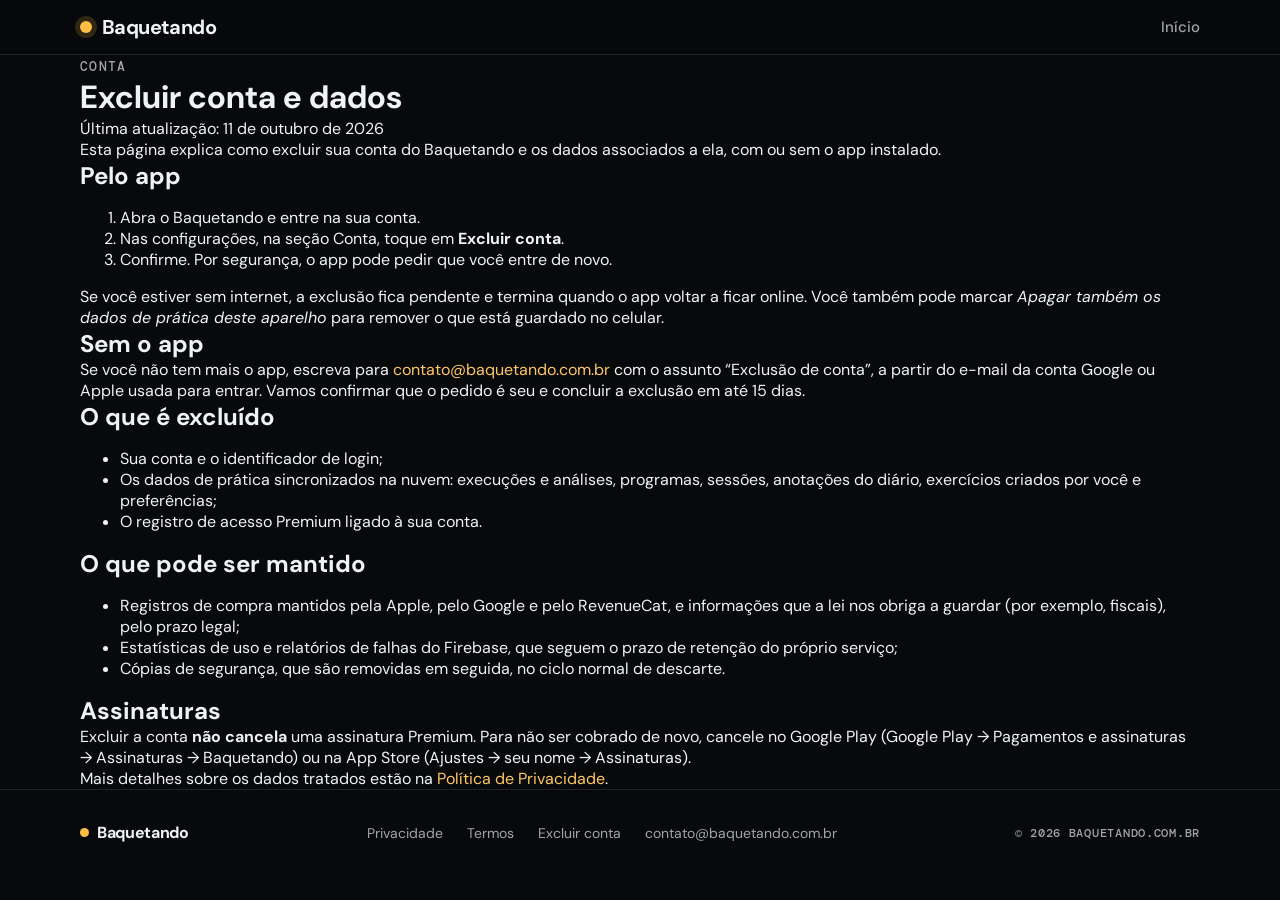
==== public/delete-account.html @ c2dcba08 "Add terms and delete-account pages; telemetry is on by default in the privacy policy" ====
<!DOCTYPE html>
<html lang="pt-BR">
<head>
<meta charset="utf-8">
<meta name="viewport" content="width=device-width, initial-scale=1">
<title>Excluir conta · Baquetando</title>
<meta name="description" content="Como excluir sua conta do Baquetando e os dados associados, com ou sem o app.">
<link rel="preconnect" href="https://fonts.googleapis.com">
<link rel="preconnect" href="https://fonts.gstatic.com" crossorigin>
<link href="https://fonts.googleapis.com/css2?family=DM+Sans:opsz,wght@9..40,400;9..40,500;9..40,600;9..40,700&family=DM+Mono:wght@400;500&display=swap" rel="stylesheet">
<link rel="stylesheet" href="/styles.css">
</head>
<body>
<div class="page">

<nav class="nav">
  <div class="container">
    <a href="/" class="brand"><span class="brand-dot"></span>Baquetando</a>
    <div class="nav-links">
      <a href="/">Início</a>
    </div>
  </div>
</nav>

<main class="container prose">
  <span class="eyebrow">CONTA</span>
  <h1>Excluir conta e dados</h1>
  <p class="updated">Última atualização: 11 de outubro de 2026</p>

  <p>Esta página explica como excluir sua conta do Baquetando e os dados associados a ela, com ou sem o app instalado.</p>

  <h2>Pelo app</h2>
  <ol>
    <li>Abra o Baquetando e entre na sua conta.</li>
    <li>Nas configurações, na seção Conta, toque em <strong>Excluir conta</strong>.</li>
    <li>Confirme. Por segurança, o app pode pedir que você entre de novo.</li>
  </ol>
  <p>Se você estiver sem internet, a exclusão fica pendente e termina quando o app voltar a ficar online. Você também pode marcar <em>Apagar também os dados de prática deste aparelho</em> para remover o que está guardado no celular.</p>

  <h2>Sem o app</h2>
  <p>Se você não tem mais o app, escreva para <a href="mailto:contato@baquetando.com.br?subject=Exclus%C3%A3o%20de%20conta">contato@baquetando.com.br</a> com o assunto “Exclusão de conta”, a partir do e-mail da conta Google ou Apple usada para entrar. Vamos confirmar que o pedido é seu e concluir a exclusão em até 15 dias.</p>

  <h2>O que é excluído</h2>
  <ul>
    <li>Sua conta e o identificador de login;</li>
    <li>Os dados de prática sincronizados na nuvem: execuções e análises, programas, sessões, anotações do diário, exercícios criados por você e preferências;</li>
    <li>O registro de acesso Premium ligado à sua conta.</li>
  </ul>

  <h2>O que pode ser mantido</h2>
  <ul>
    <li>Registros de compra mantidos pela Apple, pelo Google e pelo RevenueCat, e informações que a lei nos obriga a guardar (por exemplo, fiscais), pelo prazo legal;</li>
    <li>Estatísticas de uso e relatórios de falhas do Firebase, que seguem o prazo de retenção do próprio serviço;</li>
    <li>Cópias de segurança, que são removidas em seguida, no ciclo normal de descarte.</li>
  </ul>

  <h2>Assinaturas</h2>
  <p>Excluir a conta <strong>não cancela</strong> uma assinatura Premium. Para não ser cobrado de novo, cancele no Google Play (Google Play → Pagamentos e assinaturas → Assinaturas → Baquetando) ou na App Store (Ajustes → seu nome → Assinaturas).</p>

  <p>Mais detalhes sobre os dados tratados estão na <a href="/privacy">Política de Privacidade</a>.</p>
</main>

<footer class="footer">
  <div class="container">
    <span class="footer-brand">Baquetando</span>
    <div class="footer-links">
      <a href="/privacy">Privacidade</a>
      <a href="/terms">Termos</a>
      <a href="/delete-account">Excluir conta</a>
      <a href="mailto:contato@baquetando.com.br">contato@baquetando.com.br</a>
    </div>
    <span class="copyright">© 2026 BAQUETANDO.COM.BR</span>
  </div>
</footer>

</div>
</body>
</html>
---- styles.css ----
:root {
  --bg: oklch(0.14 0.004 270);
  --surface: oklch(0.17 0.004 270);
  --field: oklch(0.19 0.005 270);
  --chip: oklch(0.25 0.005 270);
  --line: oklch(0.26 0.005 270);
  --line-strong: oklch(0.34 0.005 270);
  --text: oklch(0.96 0.003 270);
  --muted: oklch(0.72 0.005 270);
  --amber: oklch(0.84 0.15 80);
  --amber-text: oklch(0.86 0.13 80);
  --amber-hover: oklch(0.92 0.1 80);
  --on-amber: oklch(0.16 0.004 270);
  --gutter: clamp(20px, 4vw, 40px);
}

html { scroll-behavior: smooth; }

body {
  margin: 0;
  background: var(--bg);
  color: var(--text);
  font-family: 'DM Sans', sans-serif;
  -webkit-font-smoothing: antialiased;
}

a { color: var(--amber-text); text-decoration: none; }
a:hover { color: var(--amber-hover); }

h1, h2, h3, p { margin: 0; }

.ms {
  font-family: 'Material Symbols Rounded';
  font-weight: 400;
  font-style: normal;
  line-height: 1;
  letter-spacing: normal;
  text-transform: none;
  display: inline-block;
  white-space: nowrap;
  font-feature-settings: 'liga';
  font-variation-settings: 'FILL' 0, 'wght' 400, 'opsz' 24;
}

.page { min-height: 100vh; display: flex; flex-direction: column; overflow-x: hidden; }

.container { max-width: 1200px; width: 100%; box-sizing: border-box; margin: 0 auto; padding-left: var(--gutter); padding-right: var(--gutter); }

.eyebrow { font: 500 13px 'DM Mono', monospace; letter-spacing: .1em; color: var(--muted); }

.h2 { font: 700 clamp(34px, 4.6vw, 56px)/1.05 'DM Sans'; letter-spacing: -.04em; text-wrap: balance; }

.lead { font: 400 18px/1.55 'DM Sans'; color: var(--muted); max-width: 30em; }

.glow {
  position: absolute;
  border-radius: 50%;
  background: radial-gradient(closest-side, oklch(0.84 0.15 80 / .14), transparent);
  pointer-events: none;
}

.phone {
  display: block;
  width: 100%;
  aspect-ratio: 1034 / 1500;
  object-fit: cover;
  object-position: top;
  border-radius: 14.4% 14.4% 0 0 / 9.9% 9.9% 0 0;
}

/* Nav */
.nav {
  position: sticky;
  top: 0;
  z-index: 10;
  background: oklch(0.14 0.004 270 / .82);
  backdrop-filter: blur(14px);
  -webkit-backdrop-filter: blur(14px);
  border-bottom: 1px solid var(--line);
}
.nav .container { padding-top: 14px; padding-bottom: 14px; display: flex; align-items: center; justify-content: space-between; gap: 16px; }
.nav-links { display: flex; align-items: center; gap: clamp(12px, 3vw, 28px); font: 500 15px 'DM Sans'; }
.nav-links a { color: var(--muted); white-space: nowrap; }
.nav-links a:hover { color: var(--text); }
.nav-links .nav-cta {
  height: 40px;
  padding: 0 18px;
  border-radius: 20px;
  background: var(--text);
  color: var(--bg);
  display: flex;
  align-items: center;
  font: 600 14px 'DM Sans';
}

.brand { display: flex; align-items: center; gap: 10px; color: var(--text); font: 700 20px 'DM Sans'; letter-spacing: -.03em; }
.brand:hover { color: var(--text); }
.brand-dot { width: 12px; height: 12px; border-radius: 6px; background: var(--amber); box-shadow: 0 0 0 5px oklch(0.84 0.15 80 / .16); }

/* Hero */
.hero {
  position: relative;
  padding-top: clamp(48px, 8vw, 96px);
  display: flex;
  flex-wrap: wrap;
  align-items: flex-start;
  gap: clamp(40px, 6vw, 72px);
}
.hero .glow { left: 50%; top: 40%; width: 1100px; height: 1100px; margin-left: -300px; }
.hero-copy { position: relative; flex: 1 1 420px; display: flex; flex-direction: column; gap: 24px; padding-bottom: clamp(0px, 4vw, 72px); }
.hero-tag { display: flex; align-items: center; gap: 10px; font: 500 13px 'DM Mono', monospace; letter-spacing: .1em; color: var(--amber-text); }
.hero-tag::before { content: ''; width: 7px; height: 7px; border-radius: 50%; background: var(--amber); }
.hero h1 { font: 700 clamp(44px, 7vw, 88px)/1 'DM Sans'; letter-spacing: -.045em; text-wrap: balance; max-width: 12ch; }
.hero-lead { font: 400 clamp(17px, 1.6vw, 20px)/1.55 'DM Sans'; color: var(--muted); max-width: 34em; text-wrap: pretty; }
.hero-shot { position: relative; flex: 0 1 400px; align-self: flex-end; width: 100%; max-width: 400px; margin: 0 auto; }

.divider { border-top: 1px solid var(--line); }

/* Store buttons */
.stores { display: flex; flex-wrap: wrap; gap: 12px; padding-top: 8px; }
.store {
  height: 56px;
  padding: 0 24px 0 18px;
  border-radius: 28px;
  display: flex;
  align-items: center;
  gap: 10px;
  text-align: left;
}
.store .ms { font-size: 26px; }
.store-label { display: flex; flex-direction: column; line-height: 1.1; }
.store-label small { font: 500 11px 'DM Sans'; }
.store-label strong { font: 700 17px 'DM Sans'; }
.store-primary, .store-primary:hover { background: var(--amber); color: var(--on-amber); }
.store-secondary, .store-secondary:hover { border: 1.5px solid var(--line-strong); color: var(--text); }
.store-secondary small { color: var(--muted); }

/* Features */
.features { padding-top: clamp(72px, 10vw, 128px); padding-bottom: clamp(72px, 10vw, 128px); display: flex; flex-direction: column; gap: 48px; }
.section-head { display: flex; flex-direction: column; gap: 14px; max-width: 720px; }
.feature-grid { display: grid; grid-template-columns: repeat(auto-fill, minmax(min(100%, 340px), 1fr)); gap: 20px; }
.feature { border-radius: 28px; background: var(--surface); border: 1px solid var(--line); overflow: hidden; display: flex; flex-direction: column; }
.feature-copy { padding: 28px 28px 24px; display: flex; flex-direction: column; gap: 10px; }
.feature-tag { font: 500 12px 'DM Mono', monospace; letter-spacing: .1em; color: var(--amber-text); }
.feature h3 { font: 700 24px/1.15 'DM Sans'; letter-spacing: -.025em; text-wrap: balance; }
.feature p { font: 400 16px/1.5 'DM Sans'; color: var(--muted); text-wrap: pretty; }
.feature-shot { margin-top: auto; padding: 0 12%; height: 340px; overflow: hidden; }
.feature-shot img { display: block; width: 100%; border-radius: 14.4% 14.4% 0 0 / 7.3% 7.3% 0 0; }

/* Kit */
.kit { background: var(--surface); border-top: 1px solid var(--line); border-bottom: 1px solid var(--line); }
.kit .container { padding-top: clamp(72px, 10vw, 120px); display: flex; flex-wrap: wrap; gap: clamp(40px, 6vw, 80px); align-items: flex-end; }
.kit-copy { flex: 1 1 420px; display: flex; flex-direction: column; gap: 28px; padding-bottom: clamp(0px, 6vw, 96px); }
.inputs { display: flex; flex-direction: column; border-top: 1px solid var(--line); margin: 0; padding: 0; list-style: none; }
.inputs li { display: flex; align-items: center; gap: 16px; padding: 18px 0; border-bottom: 1px solid var(--line); }
.input-icon { width: 44px; height: 44px; flex: none; border-radius: 22px; background: var(--chip); display: flex; align-items: center; justify-content: center; }
.input-icon .ms { font-size: 22px; }
.input-text { display: flex; flex-direction: column; gap: 2px; }
.input-text strong { font: 600 17px 'DM Sans'; }
.input-text span { font: 400 15px 'DM Sans'; color: var(--muted); }
.kit-shot { flex: 0 1 380px; width: 100%; max-width: 380px; margin: 0 auto; }

/* CTA */
.cta { position: relative; overflow: hidden; }
.cta .glow { left: 50%; top: 30%; width: 900px; height: 900px; margin-left: -450px; }
.cta-inner {
  position: relative;
  max-width: 820px;
  margin: 0 auto;
  padding: clamp(88px, 12vw, 152px) var(--gutter);
  display: flex;
  flex-direction: column;
  align-items: center;
  text-align: center;
  gap: 24px;
}
.cta h2 { font: 700 clamp(38px, 5.6vw, 68px)/1.02 'DM Sans'; letter-spacing: -.045em; text-wrap: balance; }
.cta .stores { justify-content: center; }

/* Footer */
.footer { border-top: 1px solid var(--line); }
.footer .container {
  padding-top: 32px;
  padding-bottom: 32px;
  display: flex;
  flex-wrap: wrap;
  gap: 16px 32px;
  align-items: center;
  justify-content: space-between;
  font: 400 14px 'DM Sans';
  color: var(--muted);
}
.footer-brand { display: flex; align-items: center; gap: 8px; color: var(--text); font: 700 16px 'DM Sans'; letter-spacing: -.02em; }
.footer-brand::before { content: ''; width: 9px; height: 9px; border-radius: 5px; background: var(--amber); }
.footer-links { display: flex; flex-wrap: wrap; gap: 24px; }
.footer-links a { color: var(--muted); }
.footer-links a:hover { color: var(--text); }
.copyright { font: 500 12px 'DM Mono', monospace; letter-spacing: .06em; }
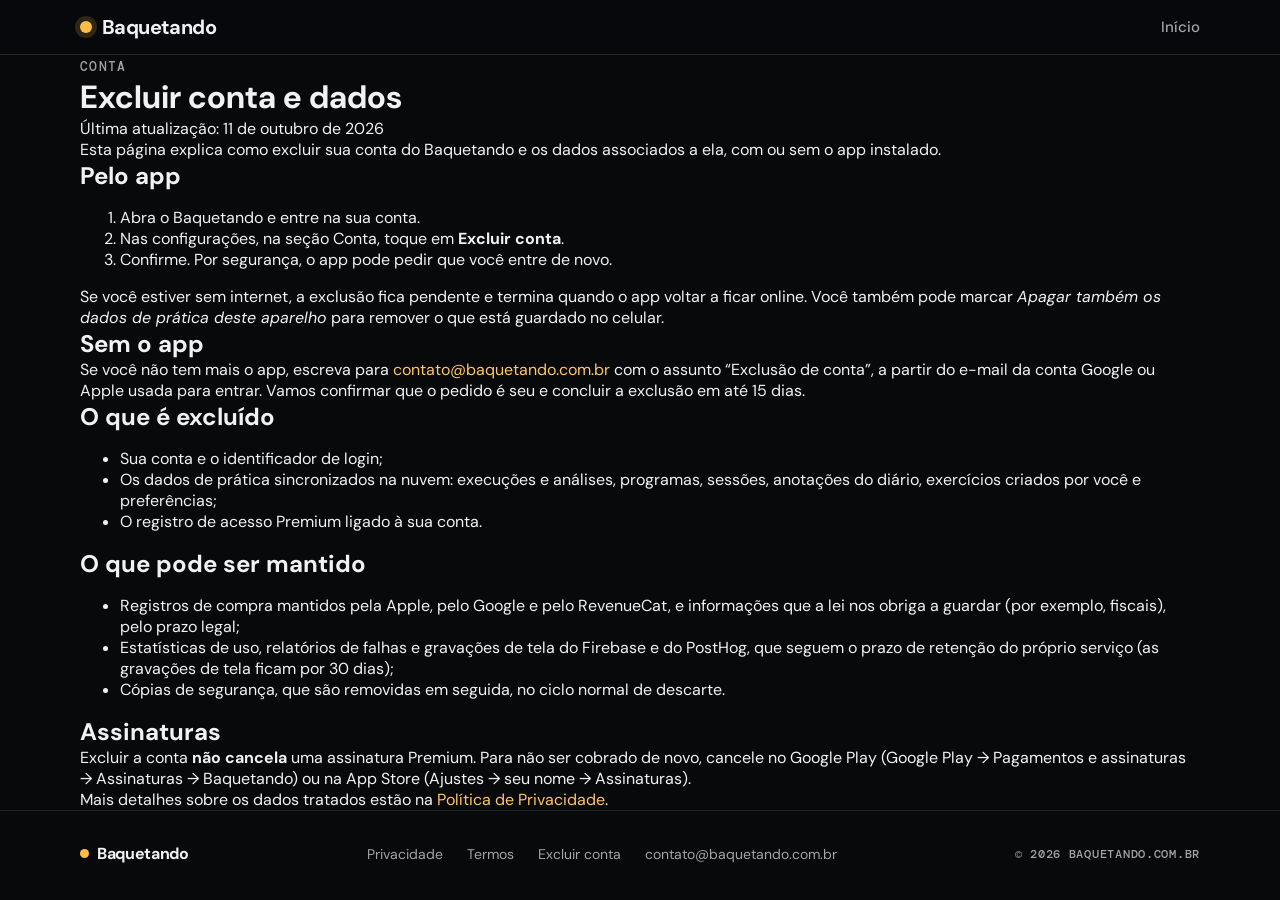
==== commit af1510dc: "Name PostHog and the diagnostics it collects in the privacy policy and the deletion page" ====
--- a/public/delete-account.html
+++ b/public/delete-account.html
@@ -50,7 +50,7 @@
   <h2>O que pode ser mantido</h2>
   <ul>
     <li>Registros de compra mantidos pela Apple, pelo Google e pelo RevenueCat, e informações que a lei nos obriga a guardar (por exemplo, fiscais), pelo prazo legal;</li>
-    <li>Estatísticas de uso e relatórios de falhas do Firebase, que seguem o prazo de retenção do próprio serviço;</li>
+    <li>Estatísticas de uso, relatórios de falhas e gravações de tela do Firebase e do PostHog, que seguem o prazo de retenção do próprio serviço (as gravações de tela ficam por 30 dias);</li>
     <li>Cópias de segurança, que são removidas em seguida, no ciclo normal de descarte.</li>
   </ul>
 
